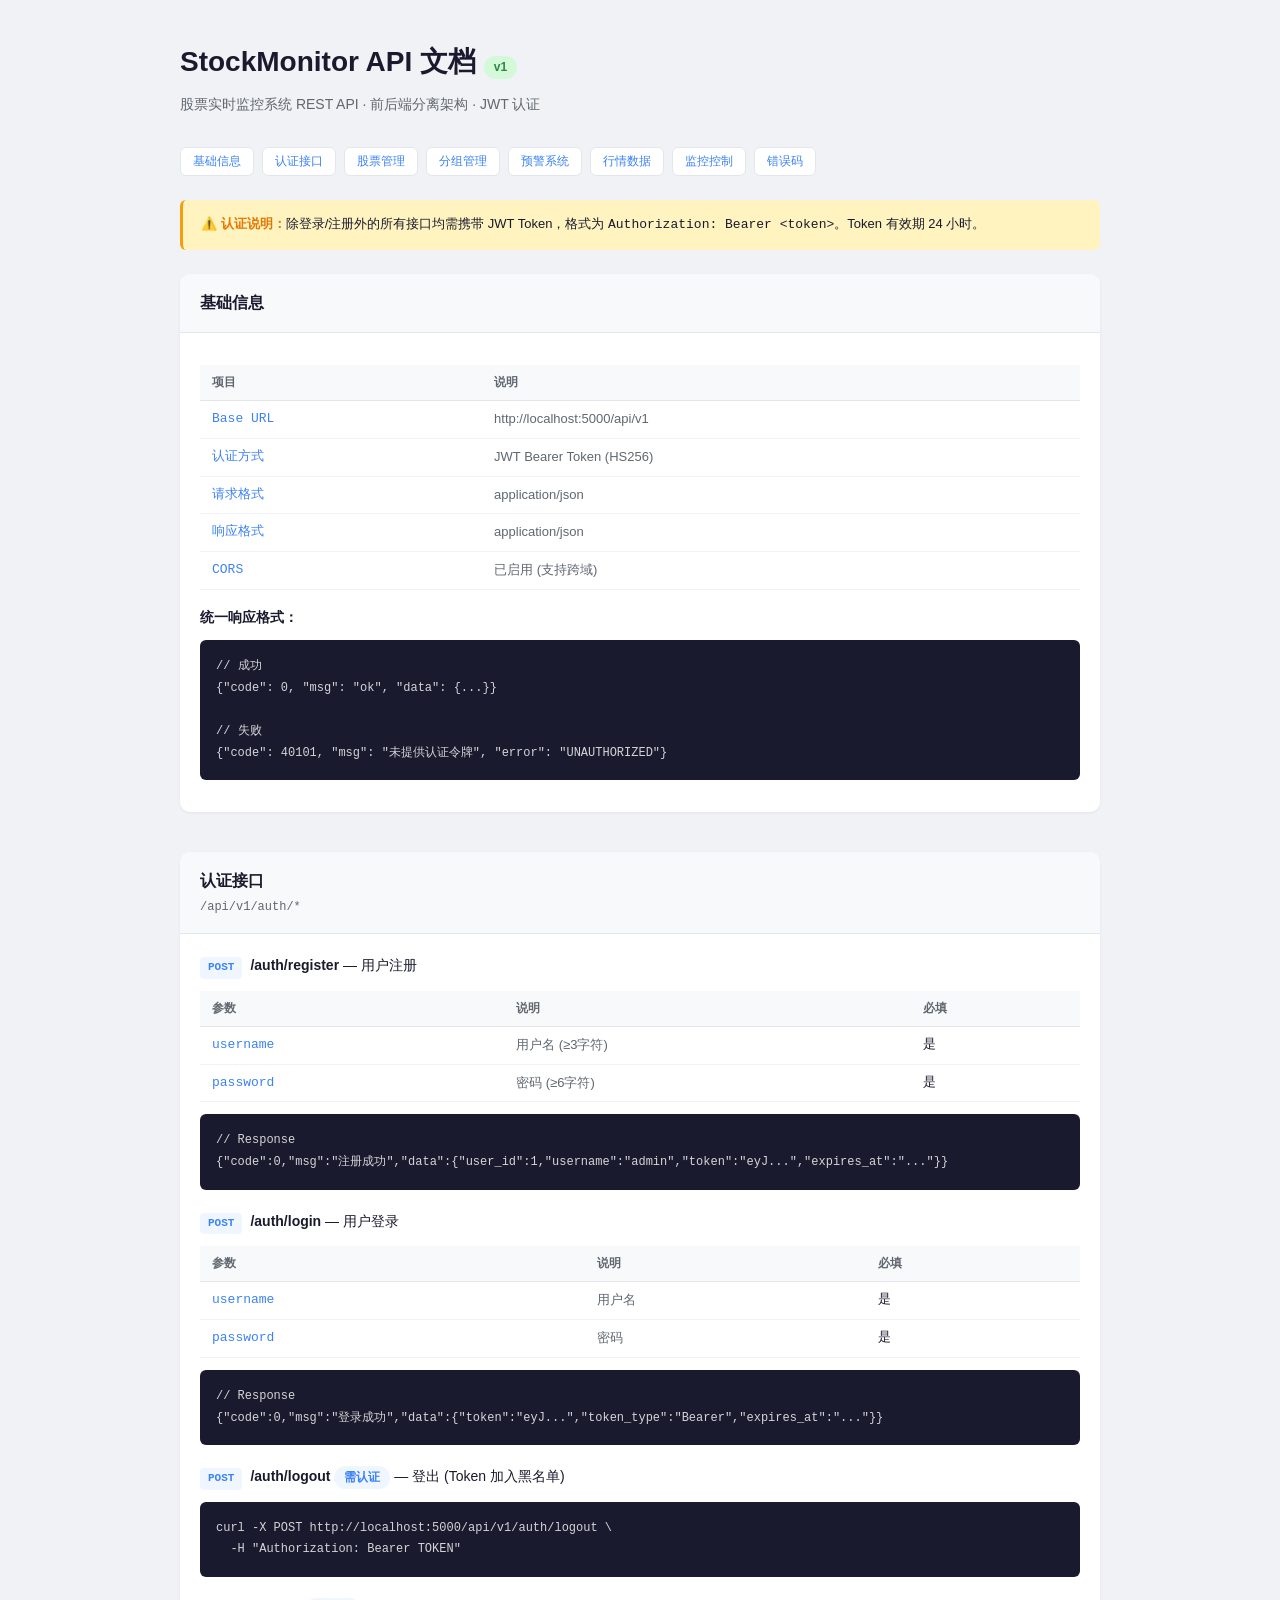
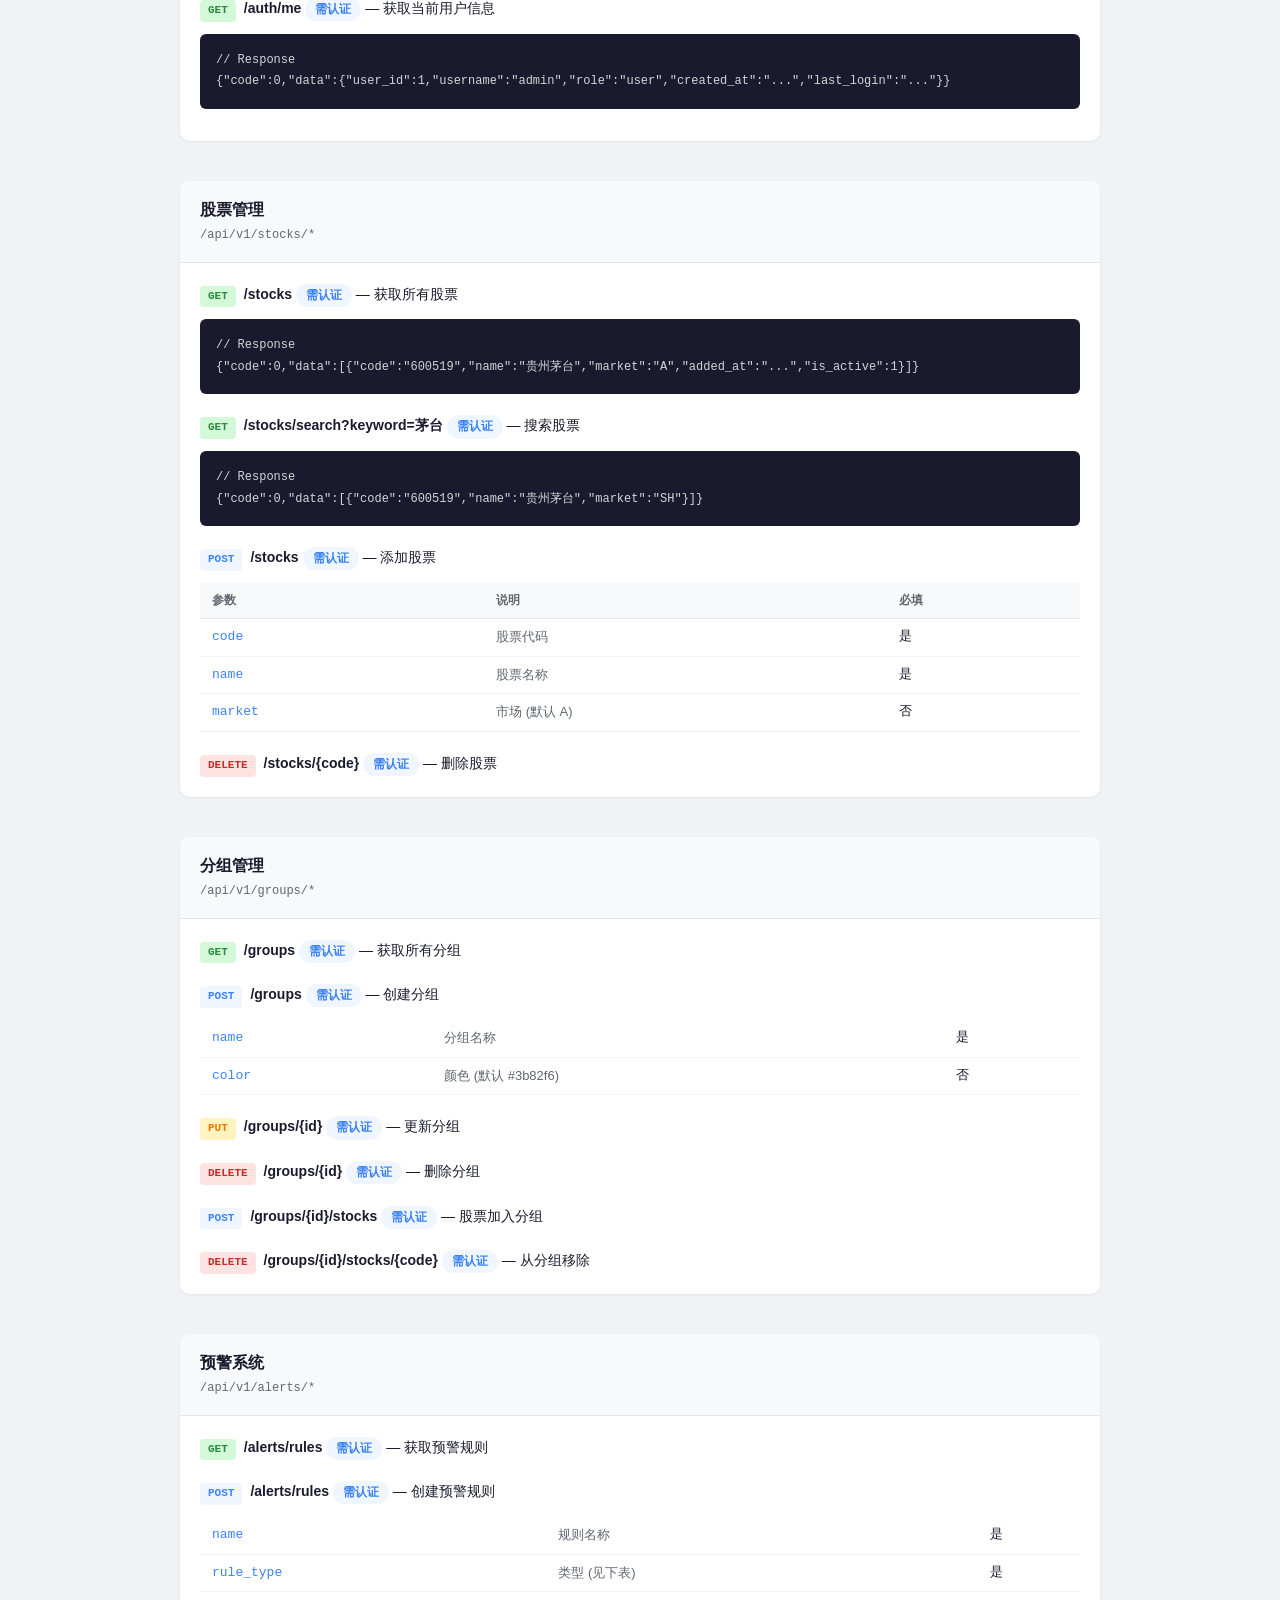
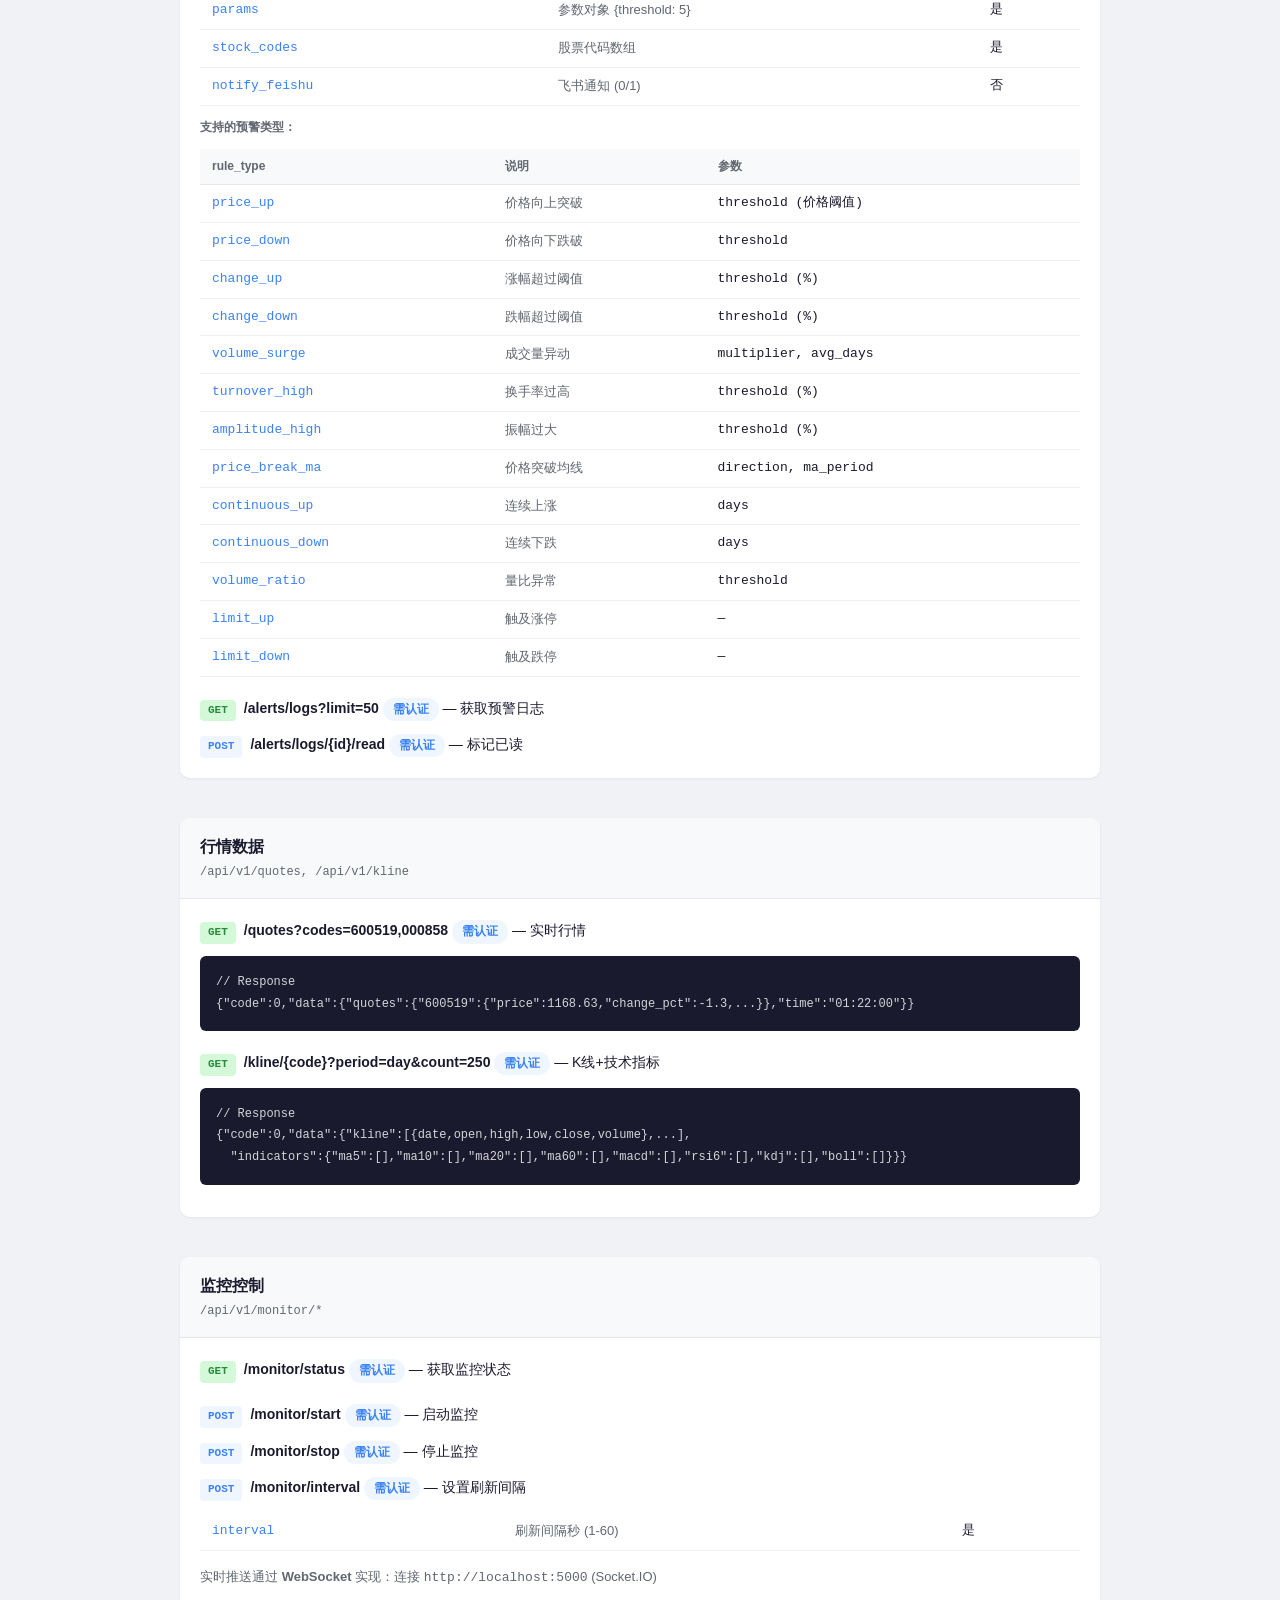
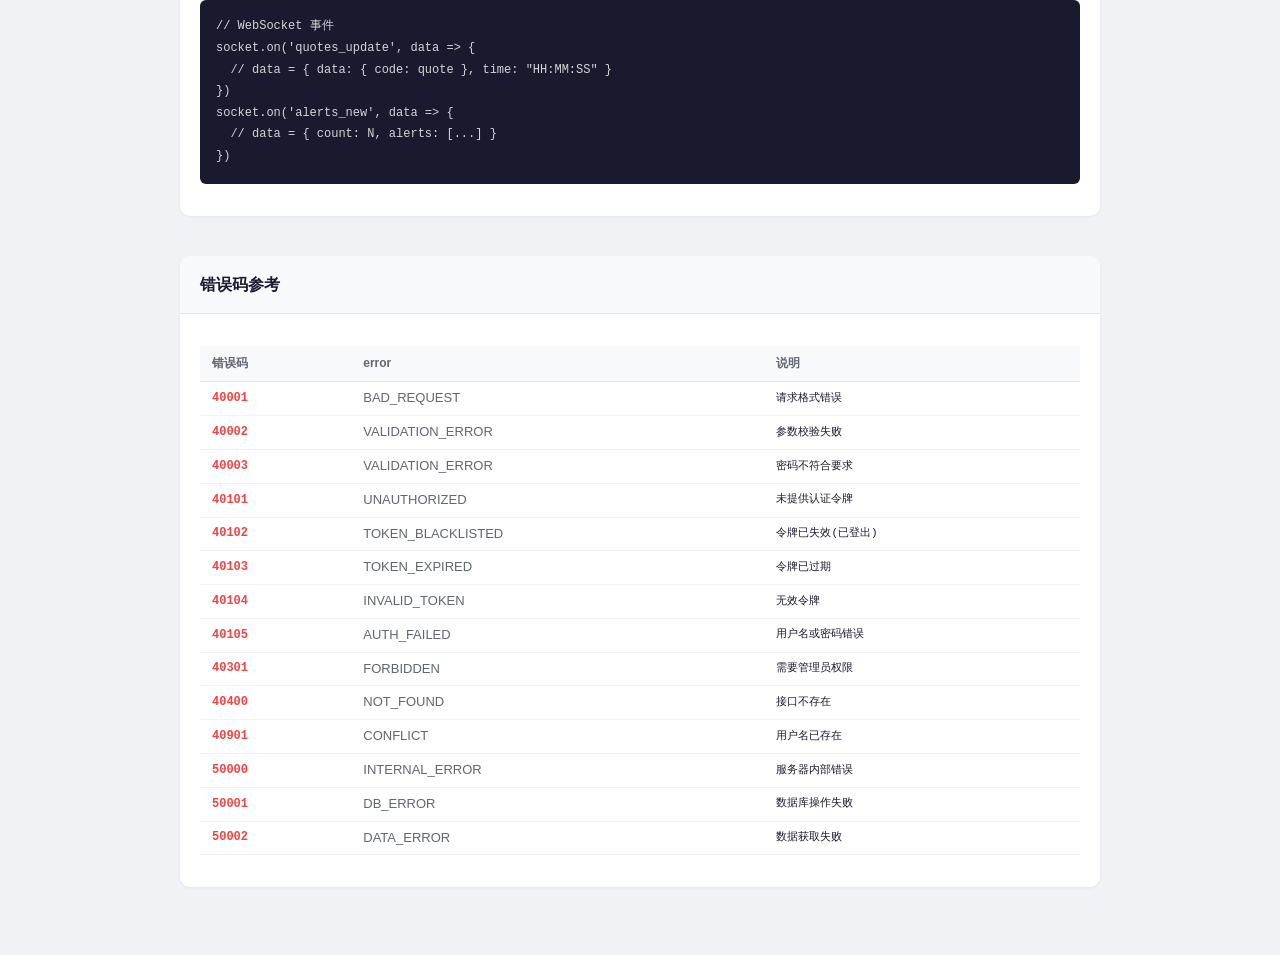
==== api-docs.html @ 4e4e68d3 "Initial commit: StockMonitor v2.0 - A股实时监控系统 前后端分离架构，Flask REST API + JWT认证 + ECharts可视化 - 实时行情监控 (腾" ====
<!DOCTYPE html>
<html lang="zh-CN">
<head>
    <meta charset="UTF-8">
    <meta name="viewport" content="width=device-width, initial-scale=1.0">
    <title>StockMonitor API 文档 v1</title>
    <style>
        *{margin:0;padding:0;box-sizing:border-box}
        body{font-family:-apple-system,BlinkMacSystemFont,"Segoe UI","PingFang SC","Microsoft YaHei",sans-serif;font-size:14px;color:#1a1a2e;background:#f0f2f5;line-height:1.6}
        .container{max-width:960px;margin:0 auto;padding:40px 20px}
        h1{font-size:28px;font-weight:700;margin-bottom:8px}
        .subtitle{font-size:14px;color:#606770;margin-bottom:32px}
        .badge{display:inline-flex;align-items:center;gap:4px;padding:2px 10px;border-radius:12px;font-size:12px;font-weight:600}
        .badge-green{background:#d3f9d8;color:#2b8a3e}
        .badge-blue{background:#eff6ff;color:#3b82f6}
        .alert-box{background:#fff3bf;border-left:3px solid #f59e0b;padding:14px 18px;border-radius:6px;margin-bottom:24px;font-size:13px}
        .alert-box strong{color:#e67700}
        .section{margin-bottom:40px;background:#fff;border-radius:10px;box-shadow:0 1px 3px rgba(0,0,0,.06);overflow:hidden}
        .section-header{background:#f8f9fa;padding:16px 20px;border-bottom:1px solid #e4e6eb}
        .section-header h2{font-size:16px;font-weight:700}
        .section-header .endpoint{font-size:12px;color:#606770;margin-top:4px;font-family:monospace}
        .section-body{padding:20px}
        .method{display:inline-flex;padding:2px 8px;border-radius:4px;font-size:11px;font-weight:700;font-family:monospace;margin-right:8px}
        .method-get{background:#d3f9d8;color:#2b8a3e}
        .method-post{background:#eff6ff;color:#3b82f6}
        .method-put{background:#fff3bf;color:#e67700}
        .method-delete{background:#ffe3e3;color:#c92a2a}
        .param-table{width:100%;border-collapse:collapse;margin:12px 0}
        .param-table th{background:#f8f9fa;padding:8px 12px;text-align:left;font-size:12px;font-weight:600;color:#606770;border-bottom:1px solid #e4e6eb}
        .param-table td{padding:8px 12px;font-size:13px;border-bottom:1px solid #f0f2f5;font-family:monospace}
        .param-table td:first-child{color:#3b82f6}
        .param-table td:nth-child(2){color:#606770;font-family:inherit;font-size:13px}
        pre{background:#1a1a2e;color:#d4d4d8;padding:16px;border-radius:6px;font-size:12px;overflow-x:auto;margin:12px 0;line-height:1.8}
        .toc{display:flex;flex-wrap:wrap;gap:8px;margin-bottom:24px}
        .toc a{display:inline-flex;align-items:center;padding:4px 12px;background:#fff;border:1px solid #e4e6eb;border-radius:6px;font-size:12px;color:#3b82f6;text-decoration:none;transition:all .2s}
        .toc a:hover{background:#eff6ff;border-color:#3b82f6}
        .error-table{margin:12px 0;width:100%}
        .error-table td{padding:6px 12px;font-size:12px;border-bottom:1px solid #f0f2f5}
        .error-table td:first-child{font-family:monospace;font-weight:600;color:#ef4444;white-space:nowrap}
        .error-table td:last-child{font-family:monospace;font-size:11px}
    </style>
</head>
<body>
    <div class="container">
        <h1>StockMonitor API 文档 <span class="badge badge-green">v1</span></h1>
        <div class="subtitle">股票实时监控系统 REST API · 前后端分离架构 · JWT 认证</div>

        <div class="toc">
            <a href="#base">基础信息</a>
            <a href="#auth">认证接口</a>
            <a href="#stocks">股票管理</a>
            <a href="#groups">分组管理</a>
            <a href="#alerts">预警系统</a>
            <a href="#quotes">行情数据</a>
            <a href="#monitor">监控控制</a>
            <a href="#errors">错误码</a>
        </div>

        <div class="alert-box"><strong>⚠️ 认证说明：</strong>除登录/注册外的所有接口均需携带 JWT Token，格式为 <code>Authorization: Bearer &lt;token&gt;</code>。Token 有效期 24 小时。</div>

        <!-- 基础信息 -->
        <div class="section" id="base">
            <div class="section-header"><h2>基础信息</h2></div>
            <div class="section-body">
                <table class="param-table">
                    <tr><th>项目</th><th>说明</th></tr>
                    <tr><td>Base URL</td><td>http://localhost:5000/api/v1</td></tr>
                    <tr><td>认证方式</td><td>JWT Bearer Token (HS256)</td></tr>
                    <tr><td>请求格式</td><td>application/json</td></tr>
                    <tr><td>响应格式</td><td>application/json</td></tr>
                    <tr><td>CORS</td><td>已启用 (支持跨域)</td></tr>
                </table>
                <p style="margin-top:16px;font-weight:600">统一响应格式：</p>
                <pre>// 成功
{"code": 0, "msg": "ok", "data": {...}}

// 失败  
{"code": 40101, "msg": "未提供认证令牌", "error": "UNAUTHORIZED"}</pre>
            </div>
        </div>

        <!-- 认证 -->
        <div class="section" id="auth">
            <div class="section-header"><h2>认证接口</h2><div class="endpoint">/api/v1/auth/*</div></div>
            <div class="section-body">

                <p><span class="method method-post">POST</span><strong>/auth/register</strong> — 用户注册</p>
                <table class="param-table">
                    <tr><th>参数</th><th>说明</th><th>必填</th></tr>
                    <tr><td>username</td><td>用户名 (≥3字符)</td><td>是</td></tr>
                    <tr><td>password</td><td>密码 (≥6字符)</td><td>是</td></tr>
                </table>
                <pre>// Response
{"code":0,"msg":"注册成功","data":{"user_id":1,"username":"admin","token":"eyJ...","expires_at":"..."}}</pre>

                <p style="margin-top:20px"><span class="method method-post">POST</span><strong>/auth/login</strong> — 用户登录</p>
                <table class="param-table">
                    <tr><th>参数</th><th>说明</th><th>必填</th></tr>
                    <tr><td>username</td><td>用户名</td><td>是</td></tr>
                    <tr><td>password</td><td>密码</td><td>是</td></tr>
                </table>
                <pre>// Response
{"code":0,"msg":"登录成功","data":{"token":"eyJ...","token_type":"Bearer","expires_at":"..."}}</pre>

                <p style="margin-top:20px"><span class="method method-post">POST</span><strong>/auth/logout</strong> <span class="badge badge-blue">需认证</span> — 登出 (Token 加入黑名单)</p>
                <pre>curl -X POST http://localhost:5000/api/v1/auth/logout \
  -H "Authorization: Bearer TOKEN"</pre>

                <p style="margin-top:20px"><span class="method method-get">GET</span><strong>/auth/me</strong> <span class="badge badge-blue">需认证</span> — 获取当前用户信息</p>
                <pre>// Response
{"code":0,"data":{"user_id":1,"username":"admin","role":"user","created_at":"...","last_login":"..."}}</pre>
            </div>
        </div>

        <!-- 股票管理 -->
        <div class="section" id="stocks">
            <div class="section-header"><h2>股票管理</h2><div class="endpoint">/api/v1/stocks/*</div></div>
            <div class="section-body">
                <p><span class="method method-get">GET</span><strong>/stocks</strong> <span class="badge badge-blue">需认证</span> — 获取所有股票</p>
                <pre>// Response
{"code":0,"data":[{"code":"600519","name":"贵州茅台","market":"A","added_at":"...","is_active":1}]}</pre>

                <p style="margin-top:20px"><span class="method method-get">GET</span><strong>/stocks/search?keyword=茅台</strong> <span class="badge badge-blue">需认证</span> — 搜索股票</p>
                <pre>// Response  
{"code":0,"data":[{"code":"600519","name":"贵州茅台","market":"SH"}]}</pre>

                <p style="margin-top:20px"><span class="method method-post">POST</span><strong>/stocks</strong> <span class="badge badge-blue">需认证</span> — 添加股票</p>
                <table class="param-table">
                    <tr><th>参数</th><th>说明</th><th>必填</th></tr>
                    <tr><td>code</td><td>股票代码</td><td>是</td></tr>
                    <tr><td>name</td><td>股票名称</td><td>是</td></tr>
                    <tr><td>market</td><td>市场 (默认 A)</td><td>否</td></tr>
                </table>

                <p style="margin-top:20px"><span class="method method-delete">DELETE</span><strong>/stocks/{code}</strong> <span class="badge badge-blue">需认证</span> — 删除股票</p>
            </div>
        </div>

        <!-- 分组 -->
        <div class="section" id="groups">
            <div class="section-header"><h2>分组管理</h2><div class="endpoint">/api/v1/groups/*</div></div>
            <div class="section-body">
                <p><span class="method method-get">GET</span><strong>/groups</strong> <span class="badge badge-blue">需认证</span> — 获取所有分组</p>
                <p style="margin-top:20px"><span class="method method-post">POST</span><strong>/groups</strong> <span class="badge badge-blue">需认证</span> — 创建分组</p>
                <table class="param-table">
                    <tr><td>name</td><td>分组名称</td><td>是</td></tr>
                    <tr><td>color</td><td>颜色 (默认 #3b82f6)</td><td>否</td></tr>
                </table>
                <p style="margin-top:20px"><span class="method method-put">PUT</span><strong>/groups/{id}</strong> <span class="badge badge-blue">需认证</span> — 更新分组</p>
                <p style="margin-top:20px"><span class="method method-delete">DELETE</span><strong>/groups/{id}</strong> <span class="badge badge-blue">需认证</span> — 删除分组</p>
                <p style="margin-top:20px"><span class="method method-post">POST</span><strong>/groups/{id}/stocks</strong> <span class="badge badge-blue">需认证</span> — 股票加入分组</p>
                <p style="margin-top:20px"><span class="method method-delete">DELETE</span><strong>/groups/{id}/stocks/{code}</strong> <span class="badge badge-blue">需认证</span> — 从分组移除</p>
            </div>
        </div>

        <!-- 预警 -->
        <div class="section" id="alerts">
            <div class="section-header"><h2>预警系统</h2><div class="endpoint">/api/v1/alerts/*</div></div>
            <div class="section-body">
                <p><span class="method method-get">GET</span><strong>/alerts/rules</strong> <span class="badge badge-blue">需认证</span> — 获取预警规则</p>
                <p style="margin-top:20px"><span class="method method-post">POST</span><strong>/alerts/rules</strong> <span class="badge badge-blue">需认证</span> — 创建预警规则</p>
                <table class="param-table">
                    <tr><td>name</td><td>规则名称</td><td>是</td></tr>
                    <tr><td>rule_type</td><td>类型 (见下表)</td><td>是</td></tr>
                    <tr><td>params</td><td>参数对象 {threshold: 5}</td><td>是</td></tr>
                    <tr><td>stock_codes</td><td>股票代码数组</td><td>是</td></tr>
                    <tr><td>notify_feishu</td><td>飞书通知 (0/1)</td><td>否</td></tr>
                </table>
                <p style="margin-top:12px;font-size:12px;color:#606770"><strong>支持的预警类型：</strong></p>
                <table class="param-table">
                    <tr><th>rule_type</th><th>说明</th><th>参数</th></tr>
                    <tr><td>price_up</td><td>价格向上突破</td><td>threshold (价格阈值)</td></tr>
                    <tr><td>price_down</td><td>价格向下跌破</td><td>threshold</td></tr>
                    <tr><td>change_up</td><td>涨幅超过阈值</td><td>threshold (%)</td></tr>
                    <tr><td>change_down</td><td>跌幅超过阈值</td><td>threshold (%)</td></tr>
                    <tr><td>volume_surge</td><td>成交量异动</td><td>multiplier, avg_days</td></tr>
                    <tr><td>turnover_high</td><td>换手率过高</td><td>threshold (%)</td></tr>
                    <tr><td>amplitude_high</td><td>振幅过大</td><td>threshold (%)</td></tr>
                    <tr><td>price_break_ma</td><td>价格突破均线</td><td>direction, ma_period</td></tr>
                    <tr><td>continuous_up</td><td>连续上涨</td><td>days</td></tr>
                    <tr><td>continuous_down</td><td>连续下跌</td><td>days</td></tr>
                    <tr><td>volume_ratio</td><td>量比异常</td><td>threshold</td></tr>
                    <tr><td>limit_up</td><td>触及涨停</td><td>—</td></tr>
                    <tr><td>limit_down</td><td>触及跌停</td><td>—</td></tr>
                </table>
                <p style="margin-top:20px"><span class="method method-get">GET</span><strong>/alerts/logs?limit=50</strong> <span class="badge badge-blue">需认证</span> — 获取预警日志</p>
                <p style="margin-top:12px"><span class="method method-post">POST</span><strong>/alerts/logs/{id}/read</strong> <span class="badge badge-blue">需认证</span> — 标记已读</p>
            </div>
        </div>

        <!-- 行情 -->
        <div class="section" id="quotes">
            <div class="section-header"><h2>行情数据</h2><div class="endpoint">/api/v1/quotes, /api/v1/kline</div></div>
            <div class="section-body">
                <p><span class="method method-get">GET</span><strong>/quotes?codes=600519,000858</strong> <span class="badge badge-blue">需认证</span> — 实时行情</p>
                <pre>// Response
{"code":0,"data":{"quotes":{"600519":{"price":1168.63,"change_pct":-1.3,...}},"time":"01:22:00"}}</pre>

                <p style="margin-top:20px"><span class="method method-get">GET</span><strong>/kline/{code}?period=day&count=250</strong> <span class="badge badge-blue">需认证</span> — K线+技术指标</p>
                <pre>// Response
{"code":0,"data":{"kline":[{date,open,high,low,close,volume},...],
  "indicators":{"ma5":[],"ma10":[],"ma20":[],"ma60":[],"macd":[],"rsi6":[],"kdj":[],"boll":[]}}}</pre>
            </div>
        </div>

        <!-- 监控 -->
        <div class="section" id="monitor">
            <div class="section-header"><h2>监控控制</h2><div class="endpoint">/api/v1/monitor/*</div></div>
            <div class="section-body">
                <p><span class="method method-get">GET</span><strong>/monitor/status</strong> <span class="badge badge-blue">需认证</span> — 获取监控状态</p>
                <p style="margin-top:20px"><span class="method method-post">POST</span><strong>/monitor/start</strong> <span class="badge badge-blue">需认证</span> — 启动监控</p>
                <p style="margin-top:12px"><span class="method method-post">POST</span><strong>/monitor/stop</strong> <span class="badge badge-blue">需认证</span> — 停止监控</p>
                <p style="margin-top:12px"><span class="method method-post">POST</span><strong>/monitor/interval</strong> <span class="badge badge-blue">需认证</span> — 设置刷新间隔</p>
                <table class="param-table">
                    <tr><td>interval</td><td>刷新间隔秒 (1-60)</td><td>是</td></tr>
                </table>
                <p style="margin-top:16px;font-size:13px;color:#606770">实时推送通过 <strong>WebSocket</strong> 实现：连接 <code>http://localhost:5000</code> (Socket.IO)</p>
                <pre>// WebSocket 事件
socket.on('quotes_update', data => {
  // data = { data: { code: quote }, time: "HH:MM:SS" }
})
socket.on('alerts_new', data => {
  // data = { count: N, alerts: [...] }
})</pre>
            </div>
        </div>

        <!-- 错误码 -->
        <div class="section" id="errors">
            <div class="section-header"><h2>错误码参考</h2></div>
            <div class="section-body">
                <table class="error-table param-table">
                    <tr><th>错误码</th><th>error</th><th>说明</th></tr>
                    <tr><td>40001</td><td>BAD_REQUEST</td><td>请求格式错误</td></tr>
                    <tr><td>40002</td><td>VALIDATION_ERROR</td><td>参数校验失败</td></tr>
                    <tr><td>40003</td><td>VALIDATION_ERROR</td><td>密码不符合要求</td></tr>
                    <tr><td>40101</td><td>UNAUTHORIZED</td><td>未提供认证令牌</td></tr>
                    <tr><td>40102</td><td>TOKEN_BLACKLISTED</td><td>令牌已失效(已登出)</td></tr>
                    <tr><td>40103</td><td>TOKEN_EXPIRED</td><td>令牌已过期</td></tr>
                    <tr><td>40104</td><td>INVALID_TOKEN</td><td>无效令牌</td></tr>
                    <tr><td>40105</td><td>AUTH_FAILED</td><td>用户名或密码错误</td></tr>
                    <tr><td>40301</td><td>FORBIDDEN</td><td>需要管理员权限</td></tr>
                    <tr><td>40400</td><td>NOT_FOUND</td><td>接口不存在</td></tr>
                    <tr><td>40901</td><td>CONFLICT</td><td>用户名已存在</td></tr>
                    <tr><td>50000</td><td>INTERNAL_ERROR</td><td>服务器内部错误</td></tr>
                    <tr><td>50001</td><td>DB_ERROR</td><td>数据库操作失败</td></tr>
                    <tr><td>50002</td><td>DATA_ERROR</td><td>数据获取失败</td></tr>
                </table>
            </div>
        </div>
    </div>
</body>
</html>
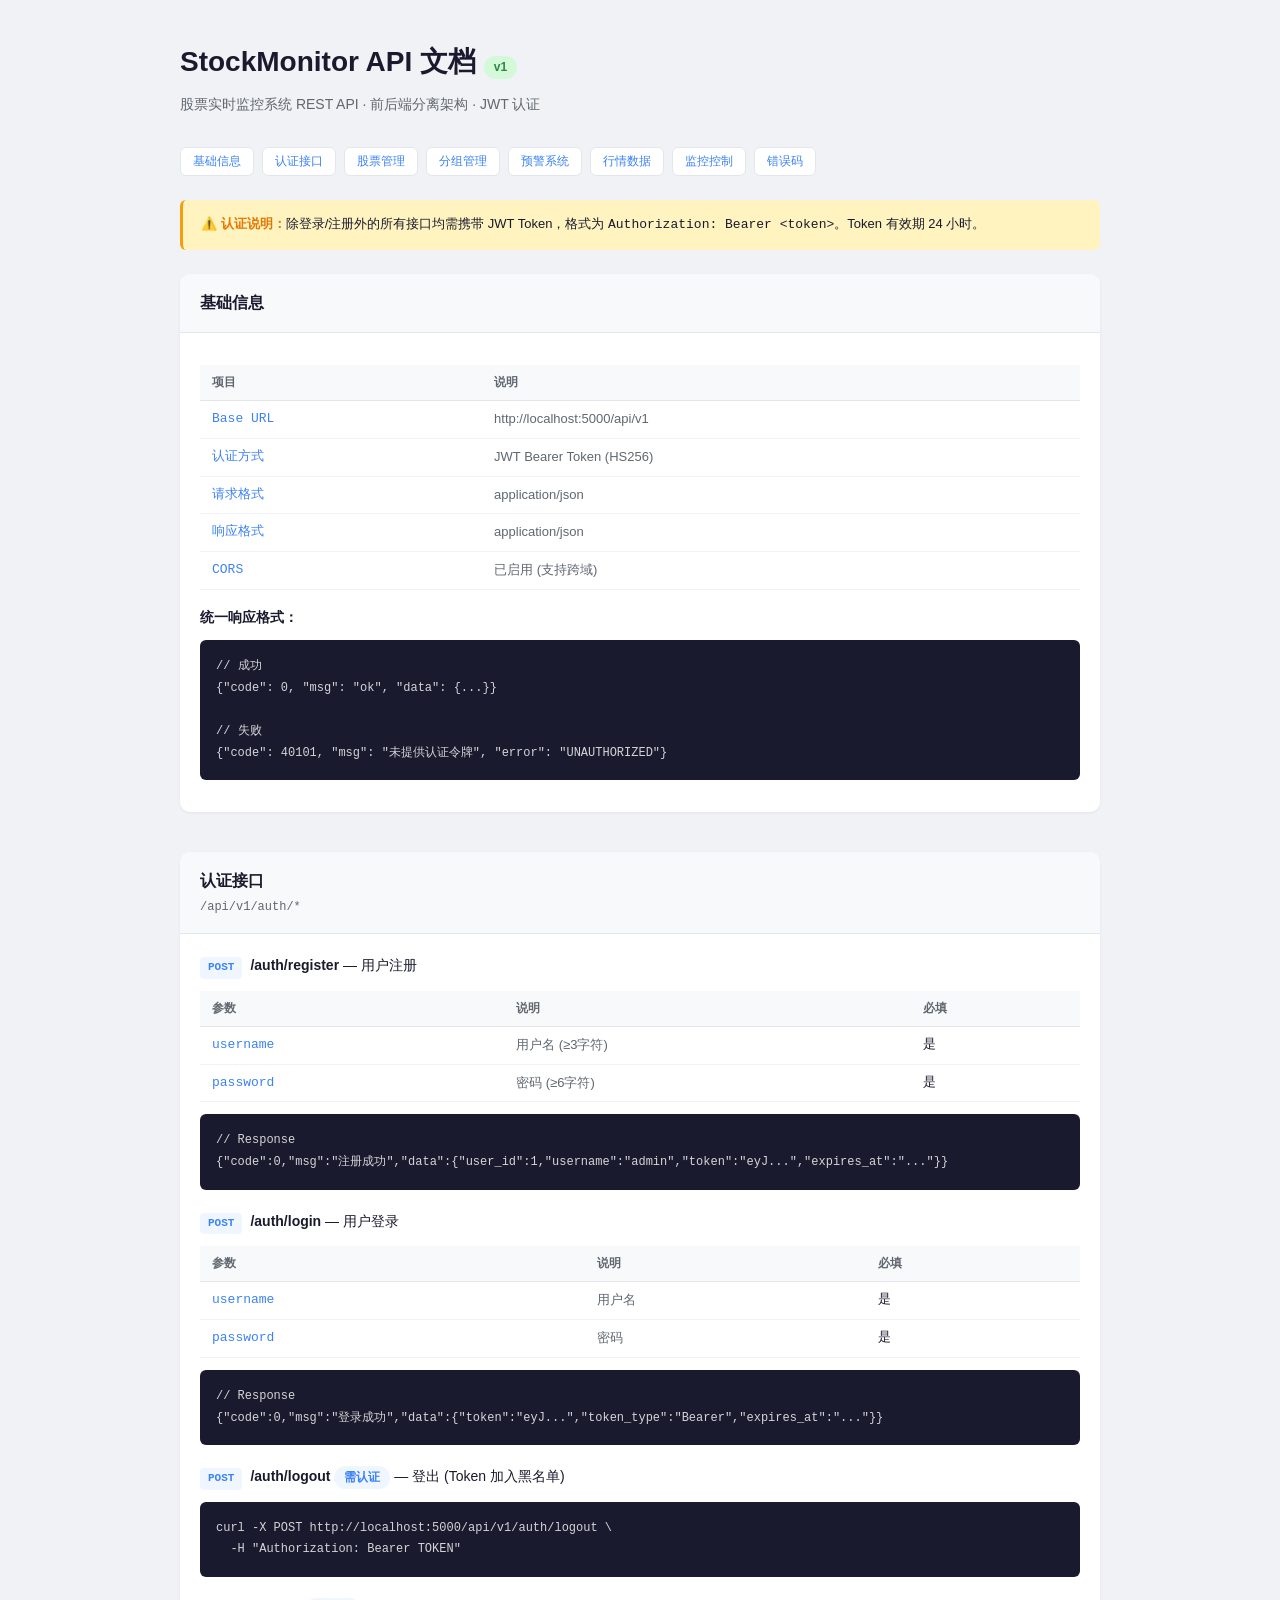
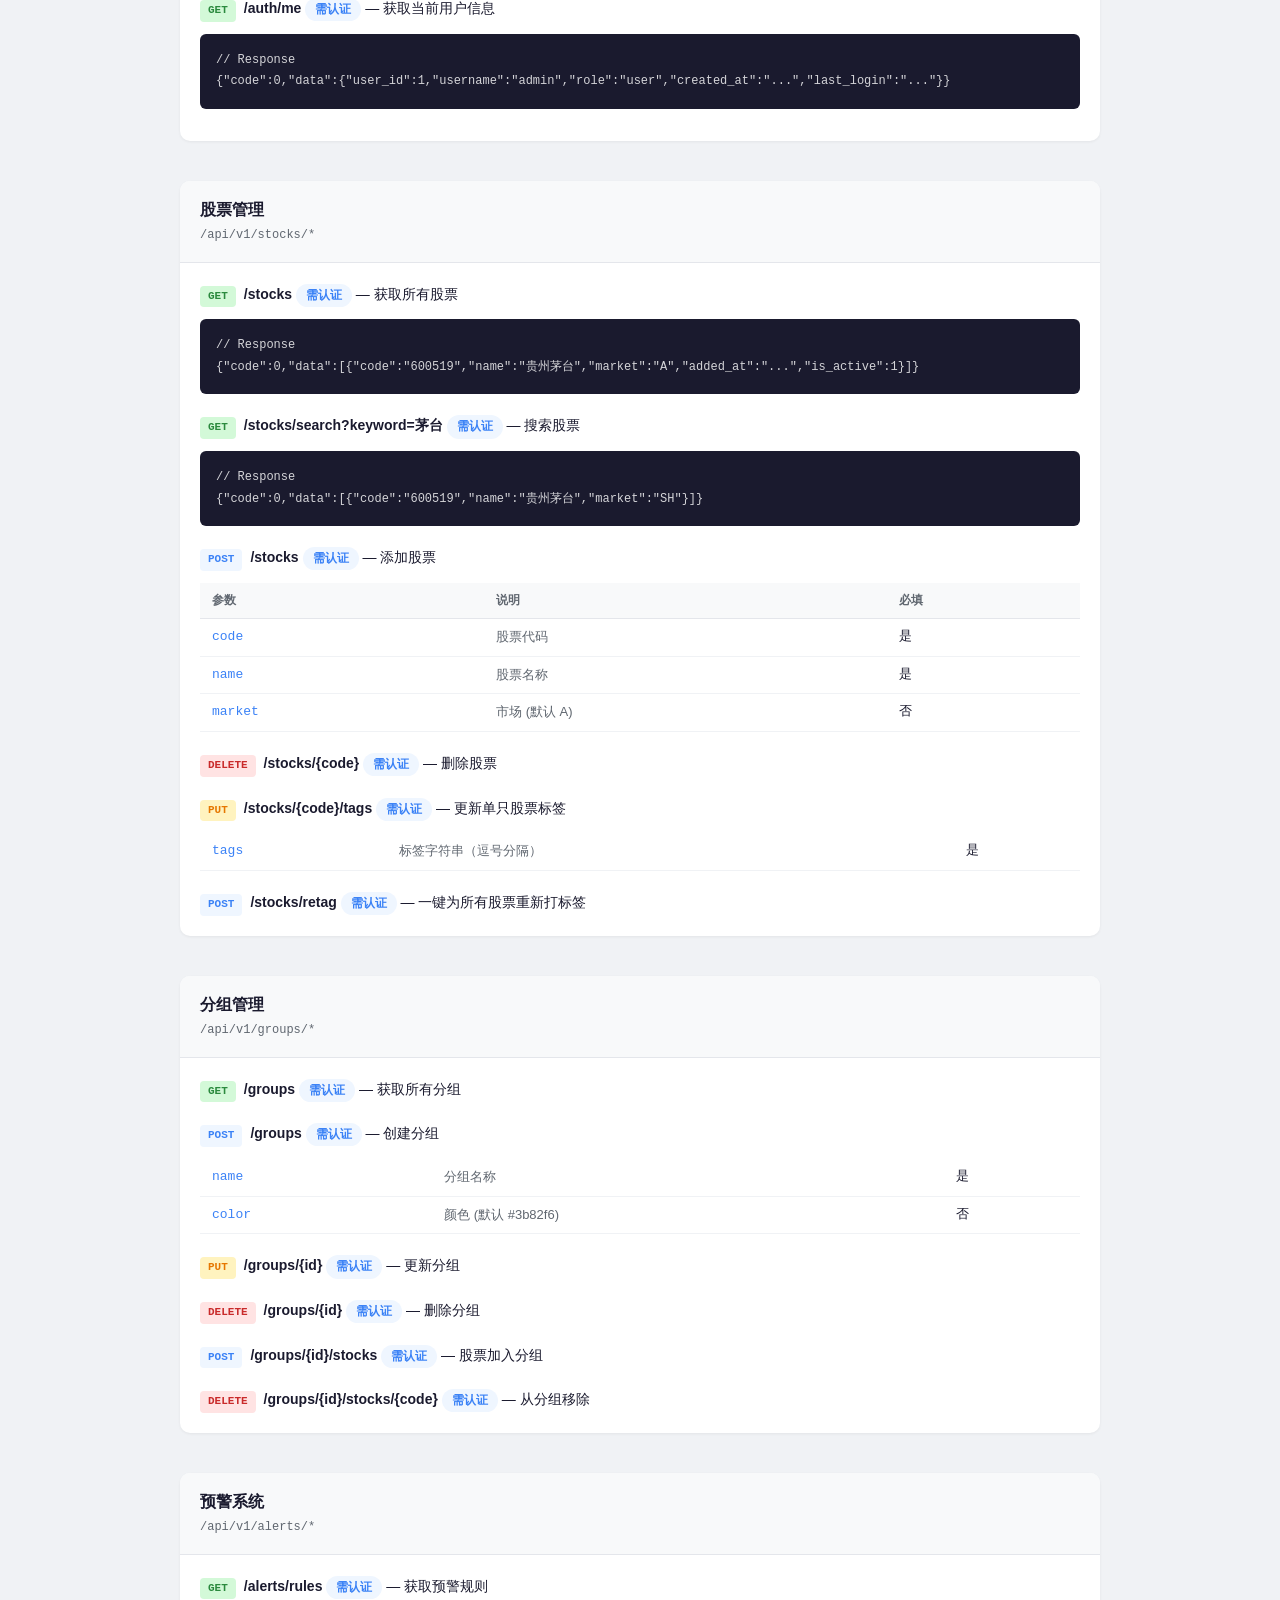
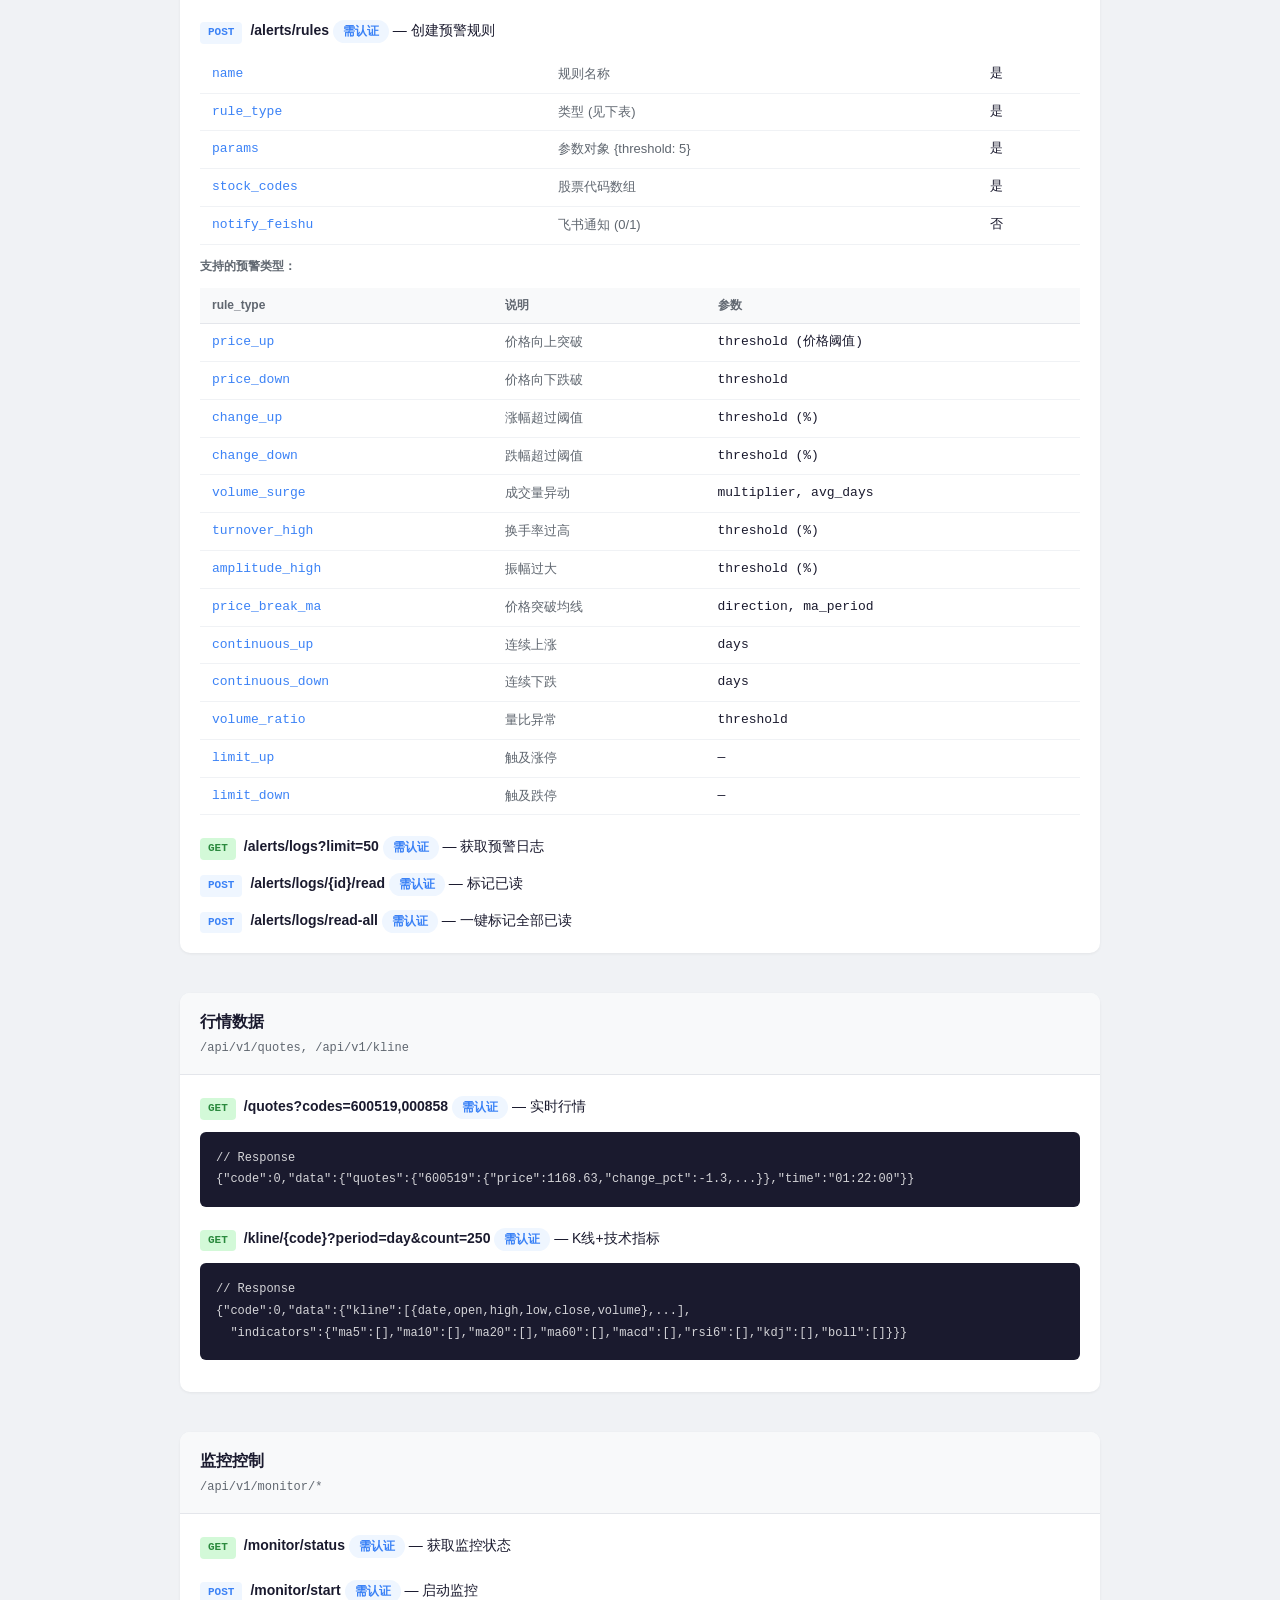
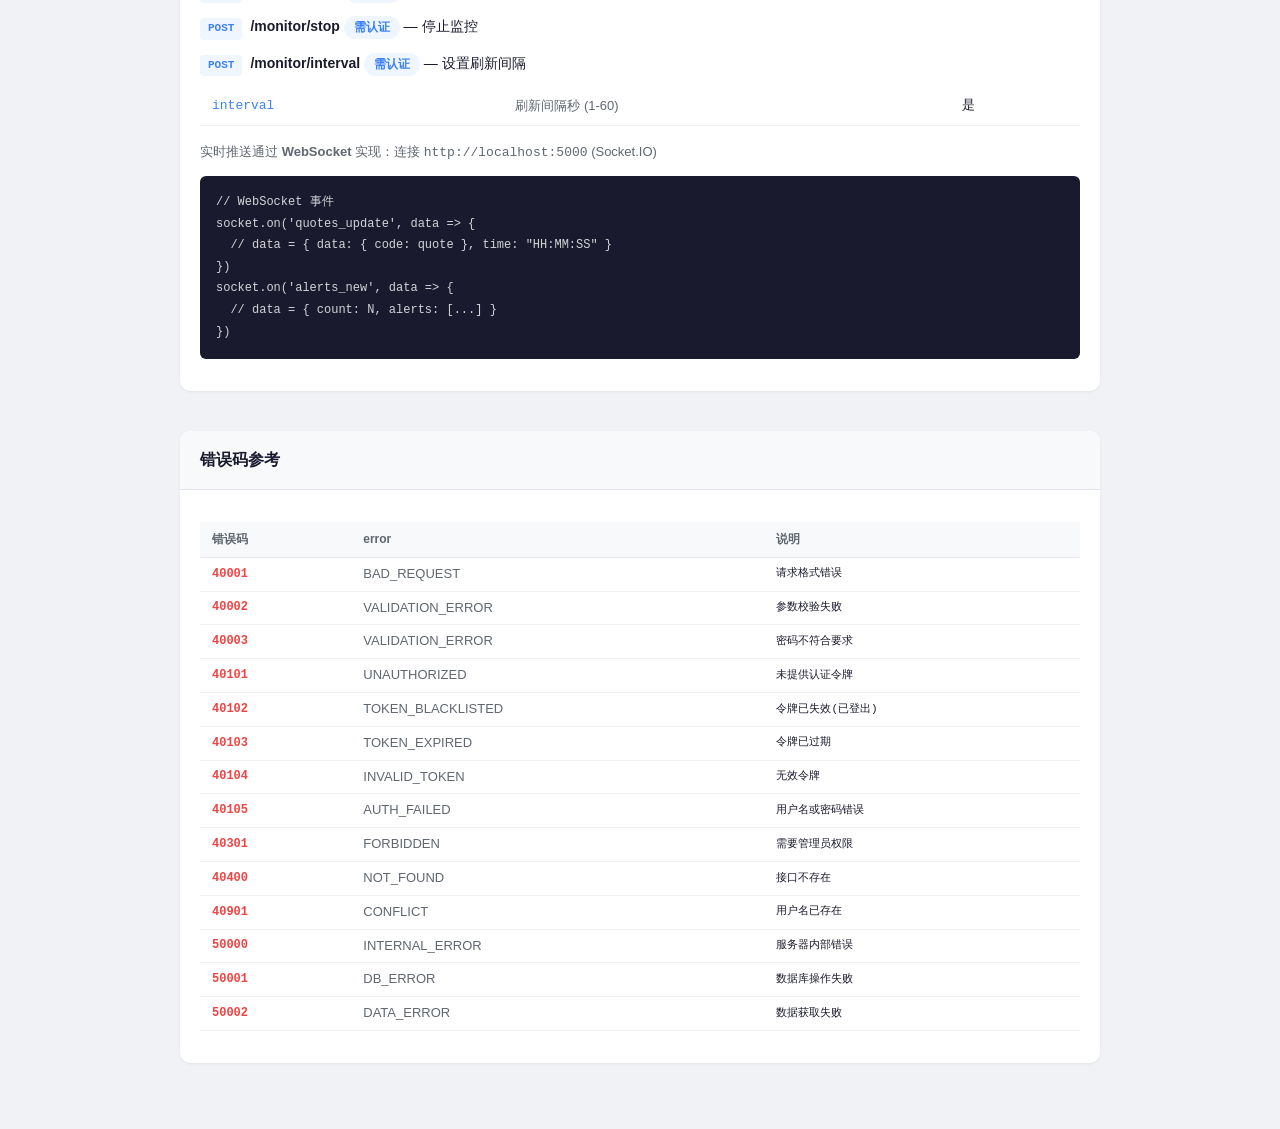
==== commit 7c3d9fdc: "docs: 更新 api-docs.html(补retag/read-all端点) + TUTORIAL.html(标签/分组删除/688过滤)" ====
--- a/api-docs.html
+++ b/api-docs.html
@@ -133,6 +133,11 @@
                 </table>
 
                 <p style="margin-top:20px"><span class="method method-delete">DELETE</span><strong>/stocks/{code}</strong> <span class="badge badge-blue">需认证</span> — 删除股票</p>
+
+                <p style="margin-top:20px"><span class="method method-put">PUT</span><strong>/stocks/{code}/tags</strong> <span class="badge badge-blue">需认证</span> — 更新单只股票标签</p>
+                <table class="param-table"><tr><td>tags</td><td>标签字符串（逗号分隔）</td><td>是</td></tr></table>
+
+                <p style="margin-top:20px"><span class="method method-post">POST</span><strong>/stocks/retag</strong> <span class="badge badge-blue">需认证</span> — 一键为所有股票重新打标签</p>
             </div>
         </div>
 
@@ -185,6 +190,7 @@
                 </table>
                 <p style="margin-top:20px"><span class="method method-get">GET</span><strong>/alerts/logs?limit=50</strong> <span class="badge badge-blue">需认证</span> — 获取预警日志</p>
                 <p style="margin-top:12px"><span class="method method-post">POST</span><strong>/alerts/logs/{id}/read</strong> <span class="badge badge-blue">需认证</span> — 标记已读</p>
+                <p style="margin-top:12px"><span class="method method-post">POST</span><strong>/alerts/logs/read-all</strong> <span class="badge badge-blue">需认证</span> — 一键标记全部已读</p>
             </div>
         </div>
 
